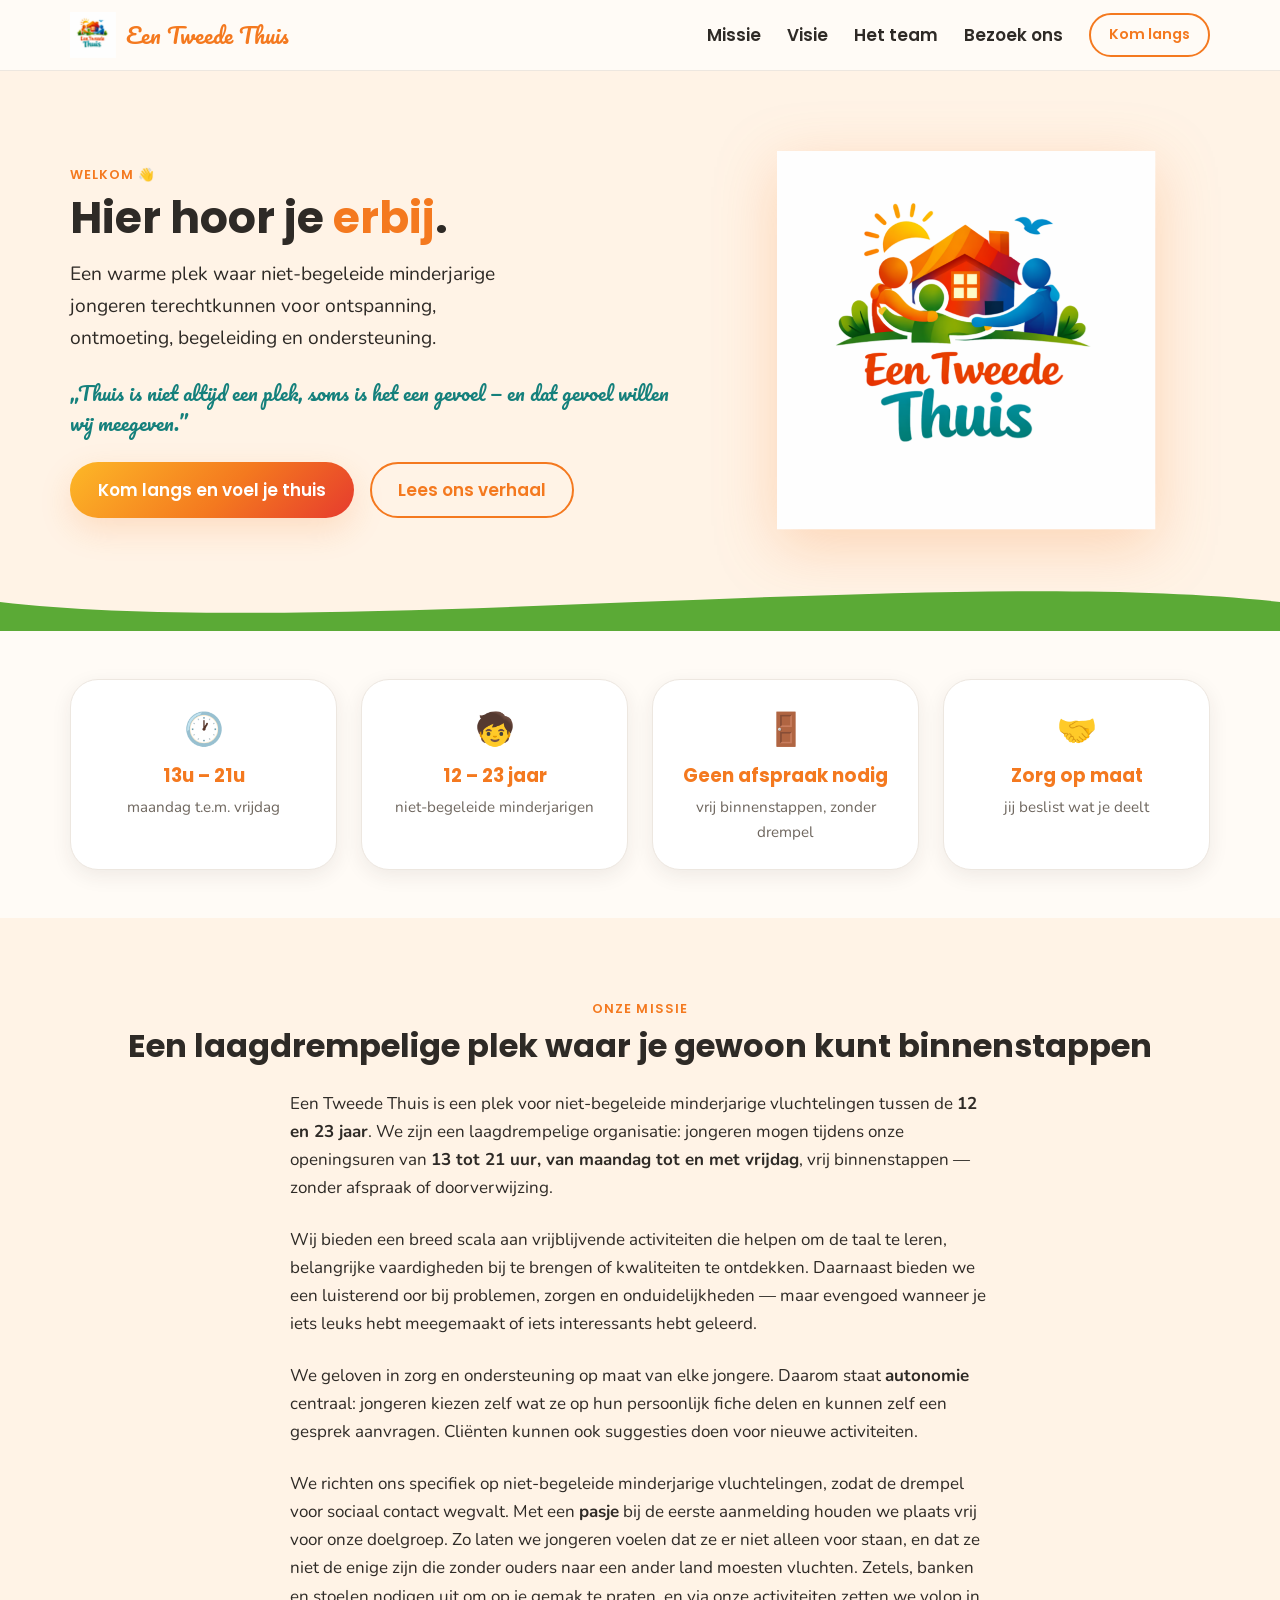
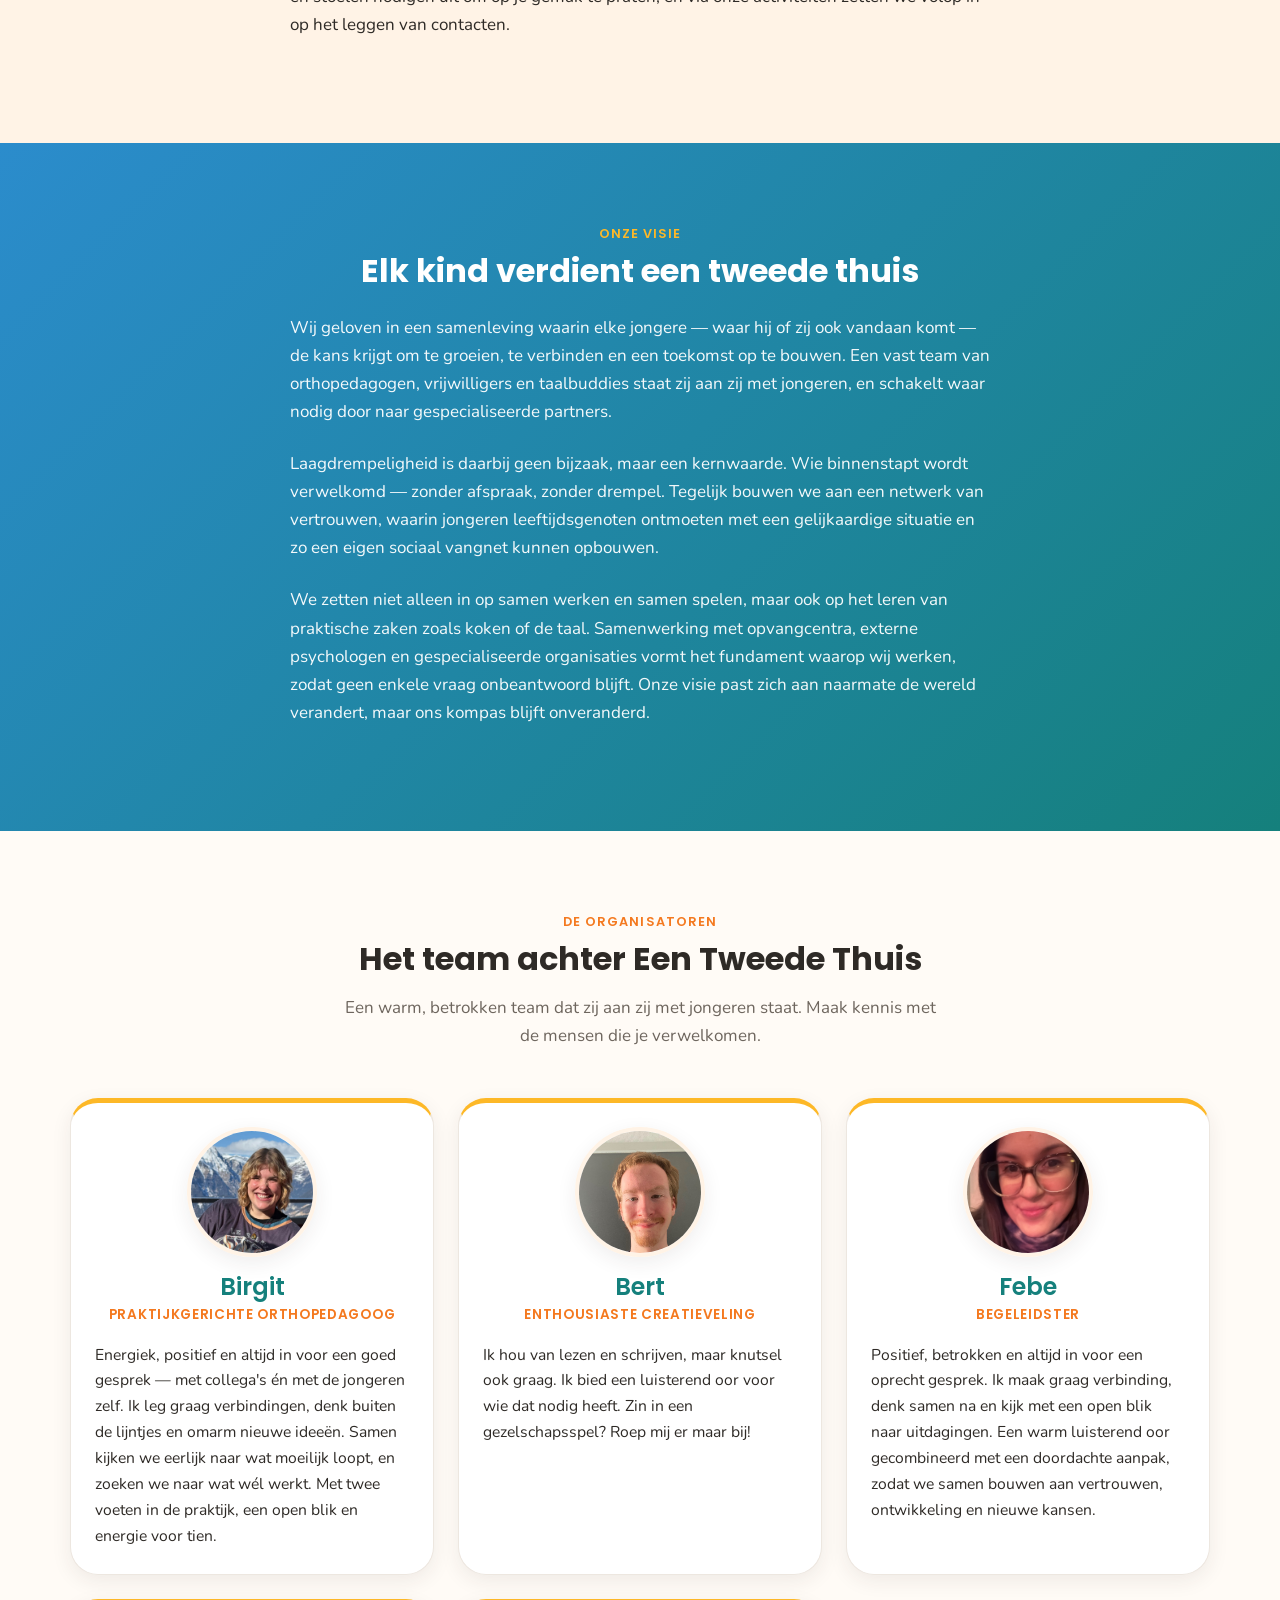
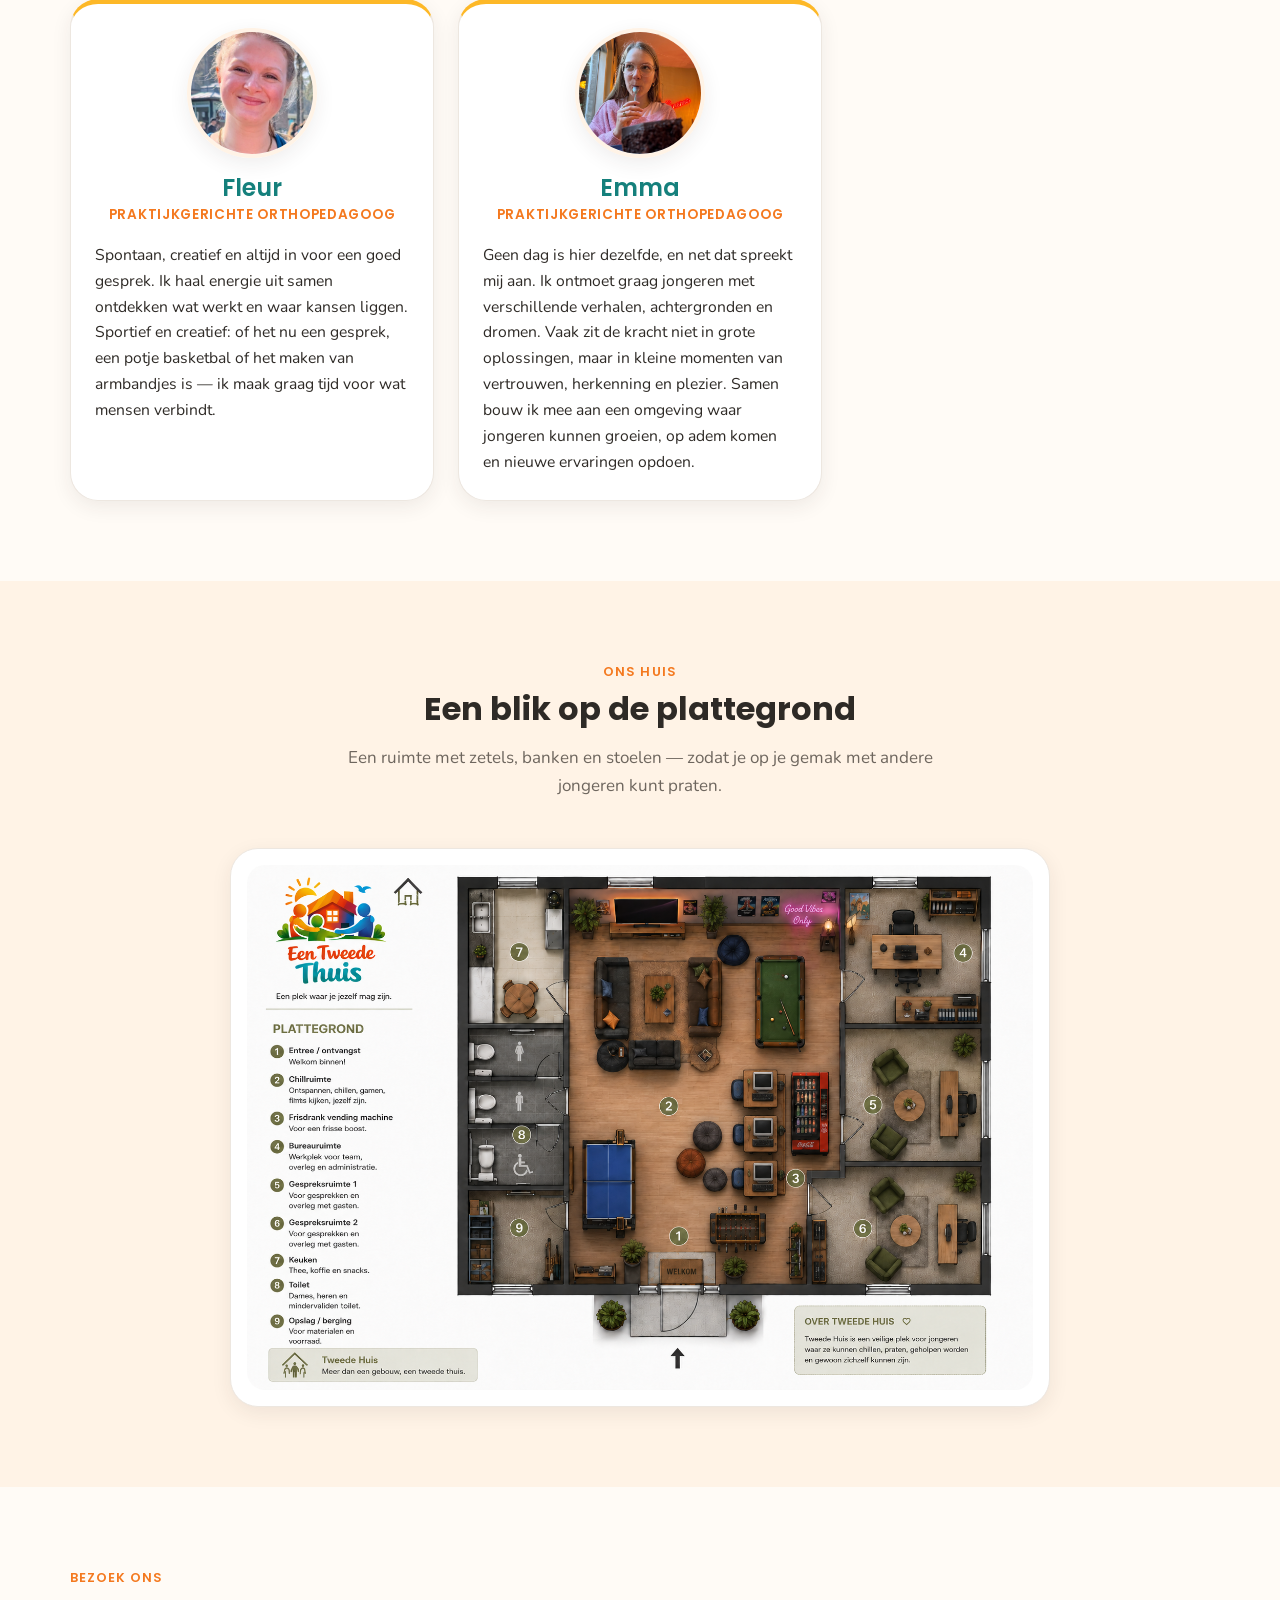
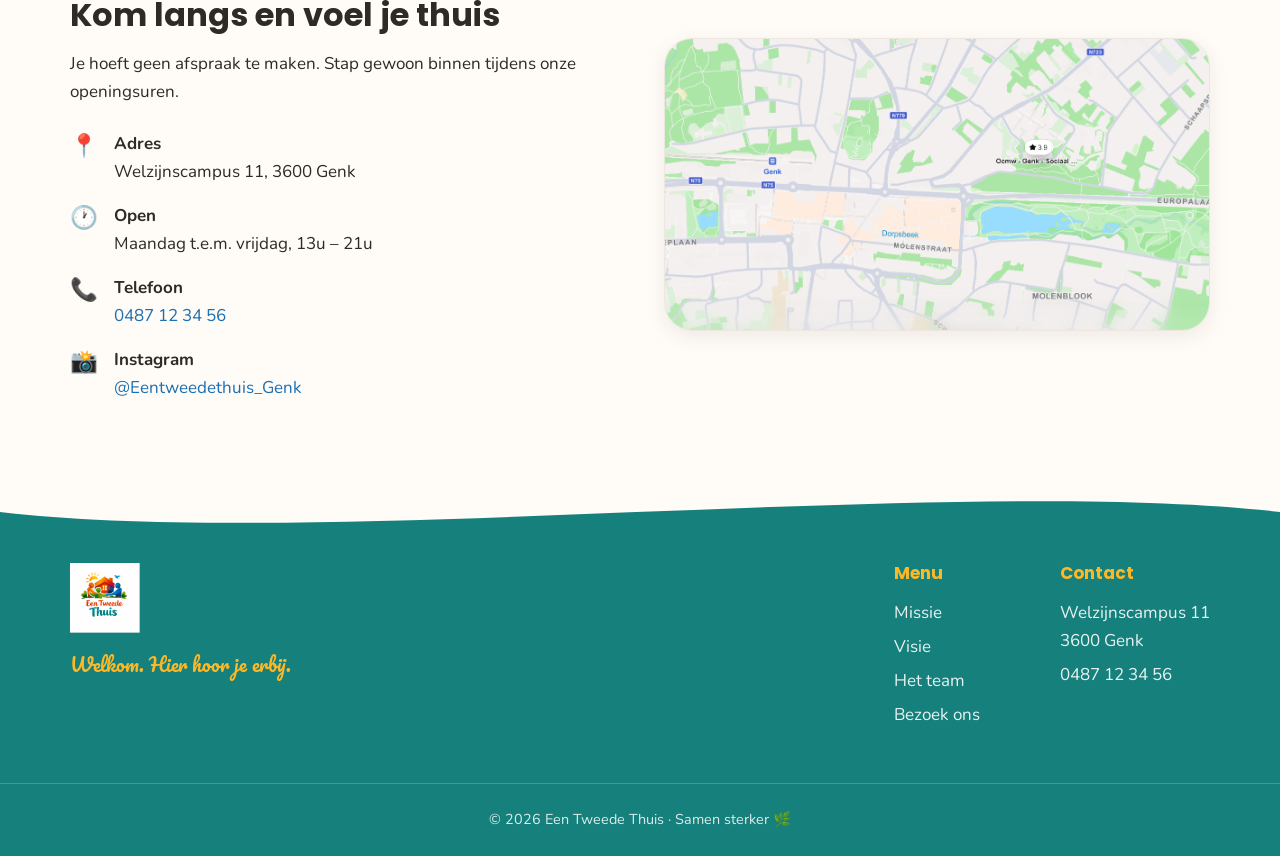
==== index.html @ 871e7728 "Initiële website Een Tweede Thuis Statische site in de huisstijl uit de styleguide: missie, visie, t" ====
<!DOCTYPE html>
<html lang="nl">
<head>
  <meta charset="UTF-8" />
  <meta name="viewport" content="width=device-width, initial-scale=1.0" />
  <title>Een Tweede Thuis — Een warme plek voor jongeren</title>
  <meta name="description" content="Een Tweede Thuis is een laagdrempelige plek in Genk voor niet-begeleide minderjarige vluchtelingen tussen 12 en 23 jaar. Welkom, gezien en geborgen." />

  <!-- Fonts -->
  <link rel="preconnect" href="https://fonts.googleapis.com" />
  <link rel="preconnect" href="https://fonts.gstatic.com" crossorigin />
  <link href="https://fonts.googleapis.com/css2?family=Pacifico&family=Poppins:wght@500;600;700&family=Nunito:wght@400;600;700&display=swap" rel="stylesheet" />

  <link rel="icon" type="image/png" href="assets/images/logo.png" />
  <link rel="stylesheet" href="assets/css/style.css" />
</head>
<body>

  <!-- ===== Header / Nav ===== -->
  <header class="site-header">
    <div class="container nav">
      <a class="brand" href="#top">
        <img src="assets/images/logo.png" alt="Logo Een Tweede Thuis" />
        <span class="brand-name">Een Tweede Thuis</span>
      </a>
      <nav class="nav-links" aria-label="Hoofdmenu">
        <a href="#missie">Missie</a>
        <a href="#visie">Visie</a>
        <a href="#team">Het team</a>
        <a href="#bezoek">Bezoek ons</a>
        <a class="btn-outline btn-sm" href="#bezoek">Kom langs</a>
      </nav>
      <button class="nav-toggle" aria-label="Menu openen" aria-expanded="false">
        <span></span><span></span><span></span>
      </button>
    </div>
  </header>

  <!-- ===== Hero ===== -->
  <section class="hero" id="top">
    <div class="container hero-inner">
      <div class="hero-text">
        <p class="eyebrow">Welkom 👋</p>
        <h1>Hier hoor je <span class="accent">erbij</span>.</h1>
        <p class="lead">
          Een warme plek waar niet-begeleide minderjarige jongeren terechtkunnen
          voor ontspanning, ontmoeting, begeleiding en ondersteuning.
        </p>
        <p class="hero-quote">
          „Thuis is niet altijd een plek, soms is het een gevoel — en dat gevoel willen wij meegeven.”
        </p>
        <div class="hero-actions">
          <a class="btn-primary" href="#bezoek">Kom langs en voel je thuis</a>
          <a class="btn-outline" href="#missie">Lees ons verhaal</a>
        </div>
      </div>
      <div class="hero-logo">
        <img src="assets/images/logo.png" alt="Een Tweede Thuis logo" />
      </div>
    </div>
    <svg class="wave" viewBox="0 0 1440 80" preserveAspectRatio="none" aria-hidden="true">
      <path d="M0,40 C360,90 1080,-10 1440,40 L1440,80 L0,80 Z" fill="#5BAA36" />
    </svg>
  </section>

  <!-- ===== Snelle feiten ===== -->
  <section class="facts">
    <div class="container facts-grid">
      <div class="fact card">
        <span class="fact-icon">🕐</span>
        <strong>13u – 21u</strong>
        <span>maandag t.e.m. vrijdag</span>
      </div>
      <div class="fact card">
        <span class="fact-icon">🧒</span>
        <strong>12 – 23 jaar</strong>
        <span>niet-begeleide minderjarigen</span>
      </div>
      <div class="fact card">
        <span class="fact-icon">🚪</span>
        <strong>Geen afspraak nodig</strong>
        <span>vrij binnenstappen, zonder drempel</span>
      </div>
      <div class="fact card">
        <span class="fact-icon">🤝</span>
        <strong>Zorg op maat</strong>
        <span>jij beslist wat je deelt</span>
      </div>
    </div>
  </section>

  <!-- ===== Missie ===== -->
  <section class="section section-surface" id="missie">
    <div class="container">
      <p class="eyebrow center">Onze missie</p>
      <h2 class="center">Een laagdrempelige plek waar je gewoon kunt binnenstappen</h2>
      <div class="prose">
        <p>
          Een Tweede Thuis is een plek voor niet-begeleide minderjarige vluchtelingen
          tussen de <strong>12 en 23 jaar</strong>. We zijn een laagdrempelige organisatie:
          jongeren mogen tijdens onze openingsuren van <strong>13 tot 21 uur, van maandag tot en met vrijdag</strong>,
          vrij binnenstappen — zonder afspraak of doorverwijzing.
        </p>
        <p>
          Wij bieden een breed scala aan vrijblijvende activiteiten die helpen om de taal te leren,
          belangrijke vaardigheden bij te brengen of kwaliteiten te ontdekken. Daarnaast bieden we
          een luisterend oor bij problemen, zorgen en onduidelijkheden — maar evengoed wanneer je
          iets leuks hebt meegemaakt of iets interessants hebt geleerd.
        </p>
        <p>
          We geloven in zorg en ondersteuning op maat van elke jongere. Daarom staat
          <strong>autonomie</strong> centraal: jongeren kiezen zelf wat ze op hun persoonlijk fiche delen
          en kunnen zelf een gesprek aanvragen. Cliënten kunnen ook suggesties doen voor nieuwe activiteiten.
        </p>
        <p>
          We richten ons specifiek op niet-begeleide minderjarige vluchtelingen, zodat de drempel voor
          sociaal contact wegvalt. Met een <strong>pasje</strong> bij de eerste aanmelding houden we plaats vrij
          voor onze doelgroep. Zo laten we jongeren voelen dat ze er niet alleen voor staan, en dat ze
          niet de enige zijn die zonder ouders naar een ander land moesten vluchten. Zetels, banken en
          stoelen nodigen uit om op je gemak te praten, en via onze activiteiten zetten we volop in op
          het leggen van contacten.
        </p>
      </div>
    </div>
  </section>

  <!-- ===== Visie ===== -->
  <section class="section section-thuis" id="visie">
    <div class="container">
      <p class="eyebrow center light">Onze visie</p>
      <h2 class="center light">Elk kind verdient een tweede thuis</h2>
      <div class="prose light">
        <p>
          Wij geloven in een samenleving waarin elke jongere — waar hij of zij ook vandaan komt —
          de kans krijgt om te groeien, te verbinden en een toekomst op te bouwen. Een vast team van
          orthopedagogen, vrijwilligers en taalbuddies staat zij aan zij met jongeren, en schakelt
          waar nodig door naar gespecialiseerde partners.
        </p>
        <p>
          Laagdrempeligheid is daarbij geen bijzaak, maar een kernwaarde. Wie binnenstapt wordt
          verwelkomd — zonder afspraak, zonder drempel. Tegelijk bouwen we aan een netwerk van vertrouwen,
          waarin jongeren leeftijdsgenoten ontmoeten met een gelijkaardige situatie en zo een eigen
          sociaal vangnet kunnen opbouwen.
        </p>
        <p>
          We zetten niet alleen in op samen werken en samen spelen, maar ook op het leren van praktische
          zaken zoals koken of de taal. Samenwerking met opvangcentra, externe psychologen en
          gespecialiseerde organisaties vormt het fundament waarop wij werken, zodat geen enkele vraag
          onbeantwoord blijft. Onze visie past zich aan naarmate de wereld verandert, maar ons kompas
          blijft onveranderd.
        </p>
      </div>
    </div>
  </section>

  <!-- ===== Team ===== -->
  <section class="section" id="team">
    <div class="container">
      <p class="eyebrow center">De organisatoren</p>
      <h2 class="center">Het team achter Een Tweede Thuis</h2>
      <p class="section-intro center">
        Een warm, betrokken team dat zij aan zij met jongeren staat. Maak kennis met de mensen die je
        verwelkomen.
      </p>

      <div class="team-grid">
        <article class="card card-accent member">
          <img src="assets/images/team-birgit.jpg" alt="Foto van Birgit" loading="lazy" />
          <h3>Birgit</h3>
          <p class="role">Praktijkgerichte orthopedagoog</p>
          <p>
            Energiek, positief en altijd in voor een goed gesprek — met collega's én met de jongeren zelf.
            Ik leg graag verbindingen, denk buiten de lijntjes en omarm nieuwe ideeën. Samen kijken we
            eerlijk naar wat moeilijk loopt, en zoeken we naar wat wél werkt. Met twee voeten in de praktijk,
            een open blik en energie voor tien.
          </p>
        </article>

        <article class="card card-accent member">
          <img src="assets/images/team-bert.jpeg" alt="Foto van Bert" loading="lazy" />
          <h3>Bert</h3>
          <p class="role">Enthousiaste creatieveling</p>
          <p>
            Ik hou van lezen en schrijven, maar knutsel ook graag. Ik bied een luisterend oor voor wie dat
            nodig heeft. Zin in een gezelschapsspel? Roep mij er maar bij!
          </p>
        </article>

        <article class="card card-accent member">
          <img src="assets/images/team-febe.jpg" alt="Foto van Febe" loading="lazy" />
          <h3>Febe</h3>
          <p class="role">Begeleidster</p>
          <p>
            Positief, betrokken en altijd in voor een oprecht gesprek. Ik maak graag verbinding, denk samen
            na en kijk met een open blik naar uitdagingen. Een warm luisterend oor gecombineerd met een
            doordachte aanpak, zodat we samen bouwen aan vertrouwen, ontwikkeling en nieuwe kansen.
          </p>
        </article>

        <article class="card card-accent member">
          <img src="assets/images/team-fleur.jpg" alt="Foto van Fleur" loading="lazy" style="object-position: center center;" />
          <h3>Fleur</h3>
          <p class="role">Praktijkgerichte orthopedagoog</p>
          <p>
            Spontaan, creatief en altijd in voor een goed gesprek. Ik haal energie uit samen ontdekken wat
            werkt en waar kansen liggen. Sportief en creatief: of het nu een gesprek, een potje basketbal of
            het maken van armbandjes is — ik maak graag tijd voor wat mensen verbindt.
          </p>
        </article>

        <article class="card card-accent member">
          <img src="assets/images/team-emma.jpeg" alt="Foto van Emma" loading="lazy" />
          <h3>Emma</h3>
          <p class="role">Praktijkgerichte orthopedagoog</p>
          <p>
            Geen dag is hier dezelfde, en net dat spreekt mij aan. Ik ontmoet graag jongeren met
            verschillende verhalen, achtergronden en dromen. Vaak zit de kracht niet in grote oplossingen,
            maar in kleine momenten van vertrouwen, herkenning en plezier. Samen bouw ik mee aan een omgeving
            waar jongeren kunnen groeien, op adem komen en nieuwe ervaringen opdoen.
          </p>
        </article>
      </div>
    </div>
  </section>

  <!-- ===== Plattegrond ===== -->
  <section class="section section-surface" id="plattegrond">
    <div class="container">
      <p class="eyebrow center">Ons huis</p>
      <h2 class="center">Een blik op de plattegrond</h2>
      <p class="section-intro center">
        Een ruimte met zetels, banken en stoelen — zodat je op je gemak met andere jongeren kunt praten.
      </p>
      <figure class="floorplan">
        <button type="button" class="floorplan-trigger" data-lightbox="assets/images/plattegrond.png" aria-label="Plattegrond vergroten">
          <img src="assets/images/plattegrond.png" alt="Plattegrond van Een Tweede Thuis" loading="lazy" />
          <span class="zoom-hint">🔍 Klik om te vergroten</span>
        </button>
      </figure>
    </div>
  </section>

  <!-- ===== Bezoek / Locatie ===== -->
  <section class="section" id="bezoek">
    <div class="container visit-grid">
      <div class="visit-info">
        <p class="eyebrow">Bezoek ons</p>
        <h2>Kom langs en voel je thuis</h2>
        <p>Je hoeft geen afspraak te maken. Stap gewoon binnen tijdens onze openingsuren.</p>
        <ul class="contact-list">
          <li>
            <span class="ci">📍</span>
            <div><strong>Adres</strong><br />Welzijnscampus 11, 3600 Genk</div>
          </li>
          <li>
            <span class="ci">🕐</span>
            <div><strong>Open</strong><br />Maandag t.e.m. vrijdag, 13u – 21u</div>
          </li>
          <li>
            <span class="ci">📞</span>
            <div><strong>Telefoon</strong><br /><a href="tel:+32487123456">0487 12 34 56</a></div>
          </li>
          <li>
            <span class="ci">📸</span>
            <div><strong>Instagram</strong><br /><a href="https://instagram.com/eentweedethuis" target="_blank" rel="noopener">@Eentweedethuis_Genk</a></div>
          </li>
        </ul>
      </div>
      <figure class="visit-map">
        <button type="button" class="floorplan-trigger" data-lightbox="assets/images/locatie.png" aria-label="Kaart vergroten">
          <img src="assets/images/locatie.png" alt="Kaart met de locatie van Een Tweede Thuis in Genk" loading="lazy" />
          <span class="zoom-hint">🔍 Klik om te vergroten</span>
        </button>
      </figure>
    </div>
  </section>

  <!-- ===== Lightbox ===== -->
  <div class="lightbox" id="lightbox" aria-hidden="true" role="dialog" aria-modal="true" aria-label="Vergrote afbeelding">
    <button type="button" class="lightbox-close" aria-label="Sluiten">&times;</button>
    <img class="lightbox-img" src="" alt="" />
  </div>

  <!-- ===== Footer ===== -->
  <footer class="site-footer">
    <svg class="wave wave-top" viewBox="0 0 1440 80" preserveAspectRatio="none" aria-hidden="true">
      <path d="M0,40 C360,90 1080,-10 1440,40 L1440,0 L0,0 Z" fill="#FFFBF6" />
    </svg>
    <div class="container footer-inner">
      <div class="footer-brand">
        <img src="assets/images/logo.png" alt="Een Tweede Thuis logo" />
        <p>Welkom. Hier hoor je erbij.</p>
      </div>
      <div class="footer-cols">
        <div>
          <h4>Menu</h4>
          <a href="#missie">Missie</a>
          <a href="#visie">Visie</a>
          <a href="#team">Het team</a>
          <a href="#bezoek">Bezoek ons</a>
        </div>
        <div>
          <h4>Contact</h4>
          <p>Welzijnscampus 11<br />3600 Genk</p>
          <p><a href="tel:+32487123456">0487 12 34 56</a></p>
        </div>
      </div>
    </div>
    <div class="footer-bottom">
      <div class="container">
        <p>© <span id="year"></span> Een Tweede Thuis · Samen sterker 🌿</p>
      </div>
    </div>
  </footer>

  <script>
    // Footer year
    document.getElementById('year').textContent = new Date().getFullYear();
    // Mobile nav toggle
    const toggle = document.querySelector('.nav-toggle');
    const links = document.querySelector('.nav-links');
    toggle.addEventListener('click', () => {
      const open = links.classList.toggle('open');
      toggle.setAttribute('aria-expanded', open);
    });
    links.querySelectorAll('a').forEach(a =>
      a.addEventListener('click', () => links.classList.remove('open'))
    );

    // Lightbox (plattegrond)
    const lightbox = document.getElementById('lightbox');
    const lightboxImg = lightbox.querySelector('.lightbox-img');
    const lightboxClose = lightbox.querySelector('.lightbox-close');

    function openLightbox(src, alt) {
      lightboxImg.src = src;
      lightboxImg.alt = alt || '';
      lightbox.classList.add('open');
      lightbox.setAttribute('aria-hidden', 'false');
      document.body.style.overflow = 'hidden';
      lightboxClose.focus();
    }
    function closeLightbox() {
      lightbox.classList.remove('open');
      lightbox.setAttribute('aria-hidden', 'true');
      document.body.style.overflow = '';
    }

    document.querySelectorAll('[data-lightbox]').forEach(trigger => {
      trigger.addEventListener('click', () => {
        const img = trigger.querySelector('img');
        openLightbox(trigger.dataset.lightbox, img ? img.alt : '');
      });
    });
    lightboxClose.addEventListener('click', closeLightbox);
    lightbox.addEventListener('click', e => { if (e.target === lightbox) closeLightbox(); });
    document.addEventListener('keydown', e => {
      if (e.key === 'Escape' && lightbox.classList.contains('open')) closeLightbox();
    });
  </script>
</body>
</html>
---- assets/css/style.css ----
/* ===================================================================
   Een Tweede Thuis — stylesheet
   Afgeleid van de officiële styleguide
   =================================================================== */

:root {
  /* Primair */
  --color-primary:        #F4791F;
  --color-primary-dark:   #E63B2E;
  --color-secondary:      #15807C;

  /* Accenten */
  --color-sun:    #FDB827;
  --color-grass:  #5BAA36;
  --color-sky:    #2B8CCC;
  --color-deep:   #1B6FB3;

  /* Neutralen */
  --color-bg:           #FFFBF6;
  --color-surface:      #FFF3E6;
  --color-border:       #EDE7E0;
  --color-text:         #2E2A26;
  --color-text-muted:   #6E665E;

  /* Verlopen */
  --gradient-warm:  linear-gradient(135deg, #FDB827 0%, #F4791F 55%, #E63B2E 100%);
  --gradient-thuis: linear-gradient(135deg, #2B8CCC 0%, #15807C 100%);

  /* Typografie */
  --font-display: 'Pacifico', cursive;
  --font-heading: 'Poppins', sans-serif;
  --font-body:    'Nunito', sans-serif;

  /* Vorm & ruimte */
  --radius-sm:  10px;
  --radius-md:  18px;
  --radius-lg:  28px;
  --radius-pill: 999px;

  --shadow-soft: 0 6px 20px rgba(46, 42, 38, 0.08);
  --shadow-lift: 0 12px 32px rgba(244, 121, 31, 0.18);

  --space-xs: 8px;
  --space-sm: 16px;
  --space-md: 24px;
  --space-lg: 48px;
  --space-xl: 80px;
}

/* ---------- Reset / basis ---------- */
* { box-sizing: border-box; margin: 0; padding: 0; }

html { scroll-behavior: smooth; scroll-padding-top: 90px; }

body {
  font-family: var(--font-body);
  font-size: 1.0625rem;
  line-height: 1.65;
  color: var(--color-text);
  background: var(--color-bg);
  -webkit-font-smoothing: antialiased;
}

img { max-width: 100%; display: block; }

a { color: var(--color-deep); text-decoration: none; }
a:hover { text-decoration: underline; }

.container {
  width: min(1140px, 90%);
  margin-inline: auto;
}

h1, h2, h3, h4 {
  font-family: var(--font-heading);
  line-height: 1.2;
  color: var(--color-text);
}

h1 { font-size: clamp(2.25rem, 5vw, 2.75rem); font-weight: 700; line-height: 1.15; }
h2 { font-size: clamp(1.6rem, 4vw, 2rem); font-weight: 700; }
h3 { font-size: 1.5rem; font-weight: 600; }

.eyebrow {
  font-family: var(--font-heading);
  font-weight: 600;
  text-transform: uppercase;
  letter-spacing: 0.08em;
  font-size: 0.8rem;
  color: var(--color-primary);
  margin-bottom: var(--space-xs);
}
.eyebrow.center { text-align: center; }
.eyebrow.light  { color: var(--color-sun); }
.center { text-align: center; }
.light  { color: #fff; }

/* ---------- Buttons ---------- */
.btn-primary,
.btn-secondary,
.btn-outline {
  display: inline-block;
  font-family: var(--font-heading);
  font-weight: 600;
  border-radius: var(--radius-pill);
  cursor: pointer;
  transition: transform .15s ease, filter .15s ease, background .15s ease, color .15s ease;
}

.btn-primary {
  background: var(--gradient-warm);
  color: #fff;
  padding: 14px 28px;
  box-shadow: var(--shadow-lift);
  border: none;
}
.btn-primary:hover { filter: brightness(0.96); transform: translateY(-2px); text-decoration: none; }

.btn-secondary {
  background: var(--color-secondary);
  color: #fff;
  padding: 14px 28px;
}
.btn-secondary:hover { filter: brightness(1.05); text-decoration: none; }

.btn-outline {
  background: transparent;
  color: var(--color-primary);
  border: 2px solid var(--color-primary);
  padding: 12px 26px;
}
.btn-outline:hover { background: var(--color-primary); color: #fff; text-decoration: none; }

.btn-sm { padding: 8px 18px; font-size: 0.9rem; }

/* ---------- Header / Nav ---------- */
.site-header {
  position: sticky;
  top: 0;
  z-index: 100;
  background: rgba(255, 251, 246, 0.92);
  backdrop-filter: blur(8px);
  border-bottom: 1px solid var(--color-border);
}
.nav {
  display: flex;
  align-items: center;
  justify-content: space-between;
  padding: 12px 0;
}
.brand { display: flex; align-items: center; gap: 10px; }
.brand:hover { text-decoration: none; }
.brand img { height: 46px; width: auto; }
.brand-name {
  font-family: var(--font-display);
  font-size: 1.4rem;
  color: var(--color-primary);
}
.nav-links { display: flex; align-items: center; gap: 26px; }
.nav-links a {
  font-family: var(--font-heading);
  font-weight: 600;
  color: var(--color-text);
}
.nav-links a:hover { color: var(--color-primary); text-decoration: none; }
.nav-links a.btn-outline { color: var(--color-primary); }
.nav-links a.btn-outline:hover { color: #fff; }

.nav-toggle {
  display: none;
  flex-direction: column;
  gap: 5px;
  background: none;
  border: none;
  cursor: pointer;
  padding: 6px;
}
.nav-toggle span {
  width: 26px; height: 3px;
  background: var(--color-primary);
  border-radius: 3px;
}

/* ---------- Hero ---------- */
.hero {
  position: relative;
  background: var(--color-surface);
  padding: var(--space-xl) 0 calc(var(--space-xl) + 20px);
  overflow: hidden;
}
.hero-inner {
  display: grid;
  grid-template-columns: 1.25fr 1fr;
  gap: var(--space-lg);
  align-items: center;
}
.hero h1 { margin-bottom: var(--space-sm); }
.hero h1 .accent { color: var(--color-primary); }
.lead { font-size: 1.2rem; color: var(--color-text); margin-bottom: var(--space-md); max-width: 38ch; }
.hero-quote {
  font-family: var(--font-display);
  font-size: 1.25rem;
  color: var(--color-secondary);
  line-height: 1.5;
  margin-bottom: var(--space-md);
}
.hero-actions { display: flex; flex-wrap: wrap; gap: var(--space-sm); }
.hero-logo img {
  width: min(380px, 100%);
  margin-inline: auto;
  filter: drop-shadow(0 16px 30px rgba(244,121,31,0.25));
}

/* Golf-/heuvelvorm */
.wave {
  display: block;
  width: 100%;
  height: 60px;
  position: absolute;
  bottom: -1px; left: 0;
}

/* ---------- Snelle feiten ---------- */
.facts { background: var(--color-bg); padding: var(--space-lg) 0; }
.facts-grid {
  display: grid;
  grid-template-columns: repeat(4, 1fr);
  gap: var(--space-md);
}
.fact {
  display: flex;
  flex-direction: column;
  align-items: center;
  text-align: center;
  gap: 4px;
}
.fact-icon { font-size: 2rem; }
.fact strong { font-family: var(--font-heading); font-size: 1.15rem; color: var(--color-primary); }
.fact span:last-child { color: var(--color-text-muted); font-size: 0.95rem; }

/* ---------- Secties ---------- */
.section { padding: var(--space-xl) 0; }
.section-surface { background: var(--color-surface); }
.section-thuis { background: var(--gradient-thuis); }

.section-intro {
  max-width: 60ch;
  margin: var(--space-sm) auto var(--space-lg);
  color: var(--color-text-muted);
}
.section-thuis .section-intro { color: rgba(255,255,255,0.85); }

.prose {
  max-width: 70ch;
  margin: var(--space-md) auto 0;
}
.prose p { margin-bottom: var(--space-md); }
.prose.light p { color: rgba(255,255,255,0.95); }
.prose.light strong { color: var(--color-sun); }

h2.center { margin-bottom: var(--space-xs); }

/* ---------- Cards ---------- */
.card {
  background: #fff;
  border-radius: var(--radius-lg);
  padding: var(--space-md);
  box-shadow: var(--shadow-soft);
  border: 1px solid var(--color-border);
}
.card-accent { border-top: 5px solid var(--color-sun); }

/* ---------- Team ---------- */
.team-grid {
  display: grid;
  grid-template-columns: repeat(3, 1fr);
  gap: var(--space-md);
  margin-top: var(--space-sm);
}
.member { display: flex; flex-direction: column; text-align: center; }
.member img {
  width: 130px;
  height: 130px;
  object-fit: cover;
  object-position: center top;
  border-radius: var(--radius-pill);
  margin: 0 auto var(--space-sm);
  border: 4px solid var(--color-surface);
  box-shadow: var(--shadow-soft);
}
.member h3 { color: var(--color-secondary); margin-bottom: 2px; }
.member .role {
  font-family: var(--font-heading);
  font-weight: 600;
  font-size: 0.85rem;
  text-transform: uppercase;
  letter-spacing: 0.05em;
  color: var(--color-primary);
  margin-bottom: var(--space-sm);
}
.member p:last-child { color: var(--color-text); font-size: 0.98rem; text-align: left; }

/* ---------- Plattegrond ---------- */
.floorplan {
  max-width: 820px;
  margin: 0 auto;
  background: #fff;
  padding: var(--space-sm);
  border-radius: var(--radius-lg);
  box-shadow: var(--shadow-soft);
  border: 1px solid var(--color-border);
}
.floorplan img { border-radius: var(--radius-md); }

.floorplan-trigger {
  display: block;
  width: 100%;
  padding: 0;
  border: none;
  background: none;
  cursor: zoom-in;
  position: relative;
  border-radius: var(--radius-md);
  overflow: hidden;
}
.floorplan-trigger img { transition: transform .4s ease; }
.floorplan-trigger:hover img { transform: scale(1.03); }
.zoom-hint {
  position: absolute;
  bottom: 12px;
  right: 12px;
  background: rgba(46, 42, 38, 0.72);
  color: #fff;
  font-family: var(--font-heading);
  font-weight: 600;
  font-size: 0.85rem;
  padding: 6px 14px;
  border-radius: var(--radius-pill);
  opacity: 0;
  transition: opacity .25s ease;
  pointer-events: none;
}
.floorplan-trigger:hover .zoom-hint,
.floorplan-trigger:focus-visible .zoom-hint { opacity: 1; }

/* ---------- Lightbox ---------- */
.lightbox {
  position: fixed;
  inset: 0;
  z-index: 1000;
  display: flex;
  align-items: center;
  justify-content: center;
  padding: var(--space-md);
  background: rgba(46, 42, 38, 0);
  visibility: hidden;
  transition: background .4s ease, visibility 0s linear .4s;
}
.lightbox.open {
  visibility: visible;
  background: rgba(46, 42, 38, 0.88);
  transition: background .4s ease;
}
.lightbox-img {
  max-width: 94vw;
  max-height: 90vh;
  border-radius: var(--radius-md);
  box-shadow: 0 20px 60px rgba(0, 0, 0, 0.5);
  transform: scale(0.2);
  opacity: 0;
  transition: transform .45s cubic-bezier(.2, .7, .3, 1), opacity .45s ease;
}
.lightbox.open .lightbox-img {
  transform: scale(1);
  opacity: 1;
}
.lightbox-close {
  position: fixed;
  top: 20px;
  right: 24px;
  width: 52px;
  height: 52px;
  border-radius: var(--radius-pill);
  border: none;
  background: rgba(255, 255, 255, 0.92);
  color: var(--color-text);
  font-size: 2rem;
  line-height: 1;
  cursor: pointer;
  display: flex;
  align-items: center;
  justify-content: center;
  box-shadow: var(--shadow-soft);
  transition: background .2s ease, transform .2s ease;
}
.lightbox-close:hover {
  background: #fff;
  color: var(--color-primary-dark);
  transform: rotate(90deg);
}

/* ---------- Bezoek / Locatie ---------- */
.visit-grid {
  display: grid;
  grid-template-columns: 1fr 1fr;
  gap: var(--space-lg);
  align-items: center;
}
.visit-info h2 { margin-bottom: var(--space-sm); }
.contact-list { list-style: none; margin-top: var(--space-md); display: grid; gap: var(--space-sm); }
.contact-list li { display: flex; gap: var(--space-sm); align-items: flex-start; }
.contact-list .ci { font-size: 1.4rem; line-height: 1.4; }
.visit-map {
  border-radius: var(--radius-lg);
  overflow: hidden;
  box-shadow: var(--shadow-soft);
  border: 1px solid var(--color-border);
}

/* ---------- Footer ---------- */
.site-footer {
  position: relative;
  background: var(--color-secondary);
  color: #fff;
  padding-top: var(--space-xl);
}
.site-footer .wave-top { top: -1px; bottom: auto; }
.footer-inner {
  display: flex;
  flex-wrap: wrap;
  justify-content: space-between;
  gap: var(--space-lg);
  padding-bottom: var(--space-lg);
}
.footer-brand img { height: 70px; margin-bottom: var(--space-sm); }
.footer-brand p { font-family: var(--font-display); font-size: 1.2rem; color: var(--color-sun); }
.footer-cols { display: flex; gap: var(--space-xl); flex-wrap: wrap; }
.footer-cols h4 { font-family: var(--font-heading); margin-bottom: var(--space-sm); color: var(--color-sun); }
.footer-cols a { display: block; color: #fff; opacity: 0.9; margin-bottom: 6px; }
.footer-cols a:hover { opacity: 1; }
.footer-cols p { color: rgba(255,255,255,0.9); margin-bottom: 6px; }
.footer-cols a, .footer-bottom a { color: #fff; }
.footer-bottom {
  border-top: 1px solid rgba(255,255,255,0.2);
  padding: var(--space-md) 0;
  text-align: center;
  font-size: 0.9rem;
  color: rgba(255,255,255,0.85);
}

/* ---------- Responsive ---------- */
@media (max-width: 900px) {
  .team-grid { grid-template-columns: repeat(2, 1fr); }
  .facts-grid { grid-template-columns: repeat(2, 1fr); }
}

@media (max-width: 760px) {
  .nav-links {
    position: absolute;
    top: 100%; left: 0; right: 0;
    flex-direction: column;
    align-items: stretch;
    gap: 0;
    background: var(--color-bg);
    border-bottom: 1px solid var(--color-border);
    padding: var(--space-sm);
    display: none;
  }
  .nav-links.open { display: flex; }
  .nav-links a { padding: 10px 6px; }
  .nav-toggle { display: flex; }

  .hero-inner { grid-template-columns: 1fr; text-align: center; }
  .hero-text .lead, .hero-actions { margin-inline: auto; }
  .hero-actions { justify-content: center; }
  .hero-logo { order: -1; }
  .hero-logo img { width: 220px; }

  .visit-grid { grid-template-columns: 1fr; }
}

@media (max-width: 540px) {
  .team-grid, .facts-grid { grid-template-columns: 1fr; }
}
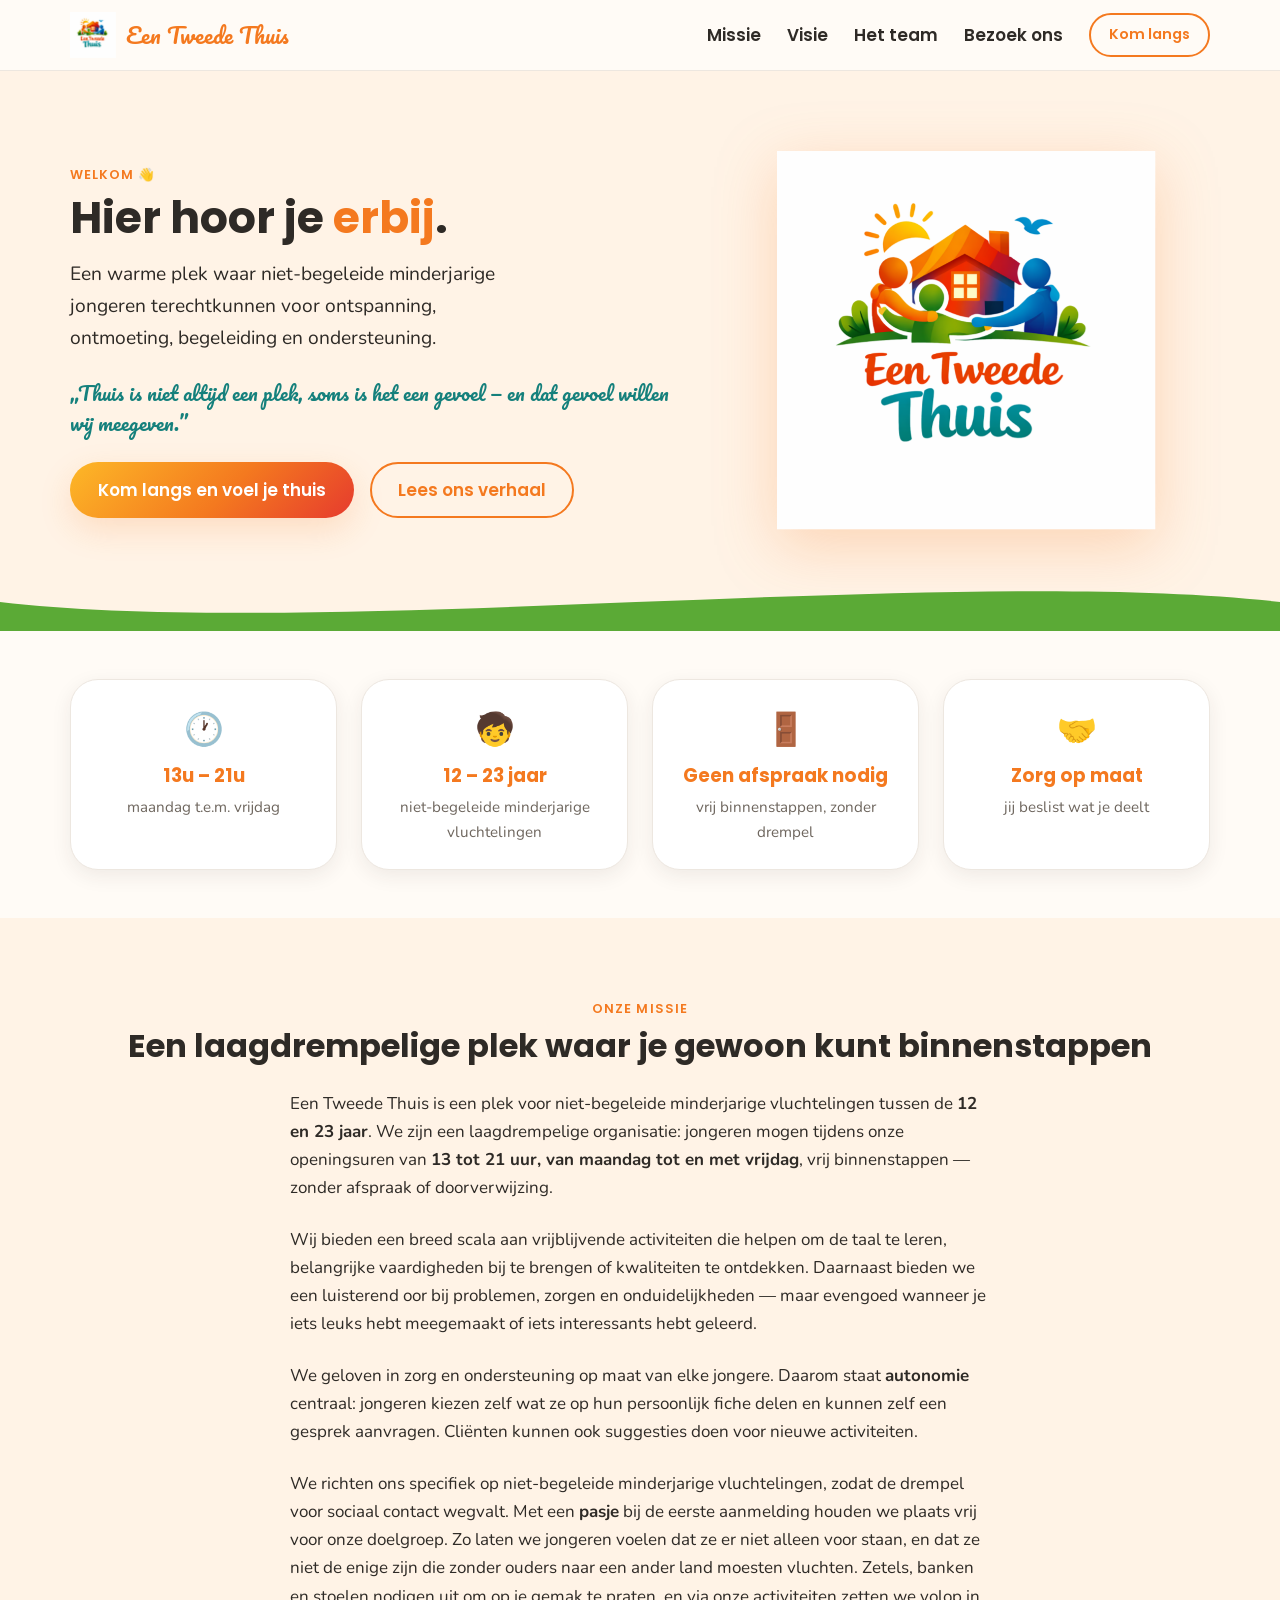
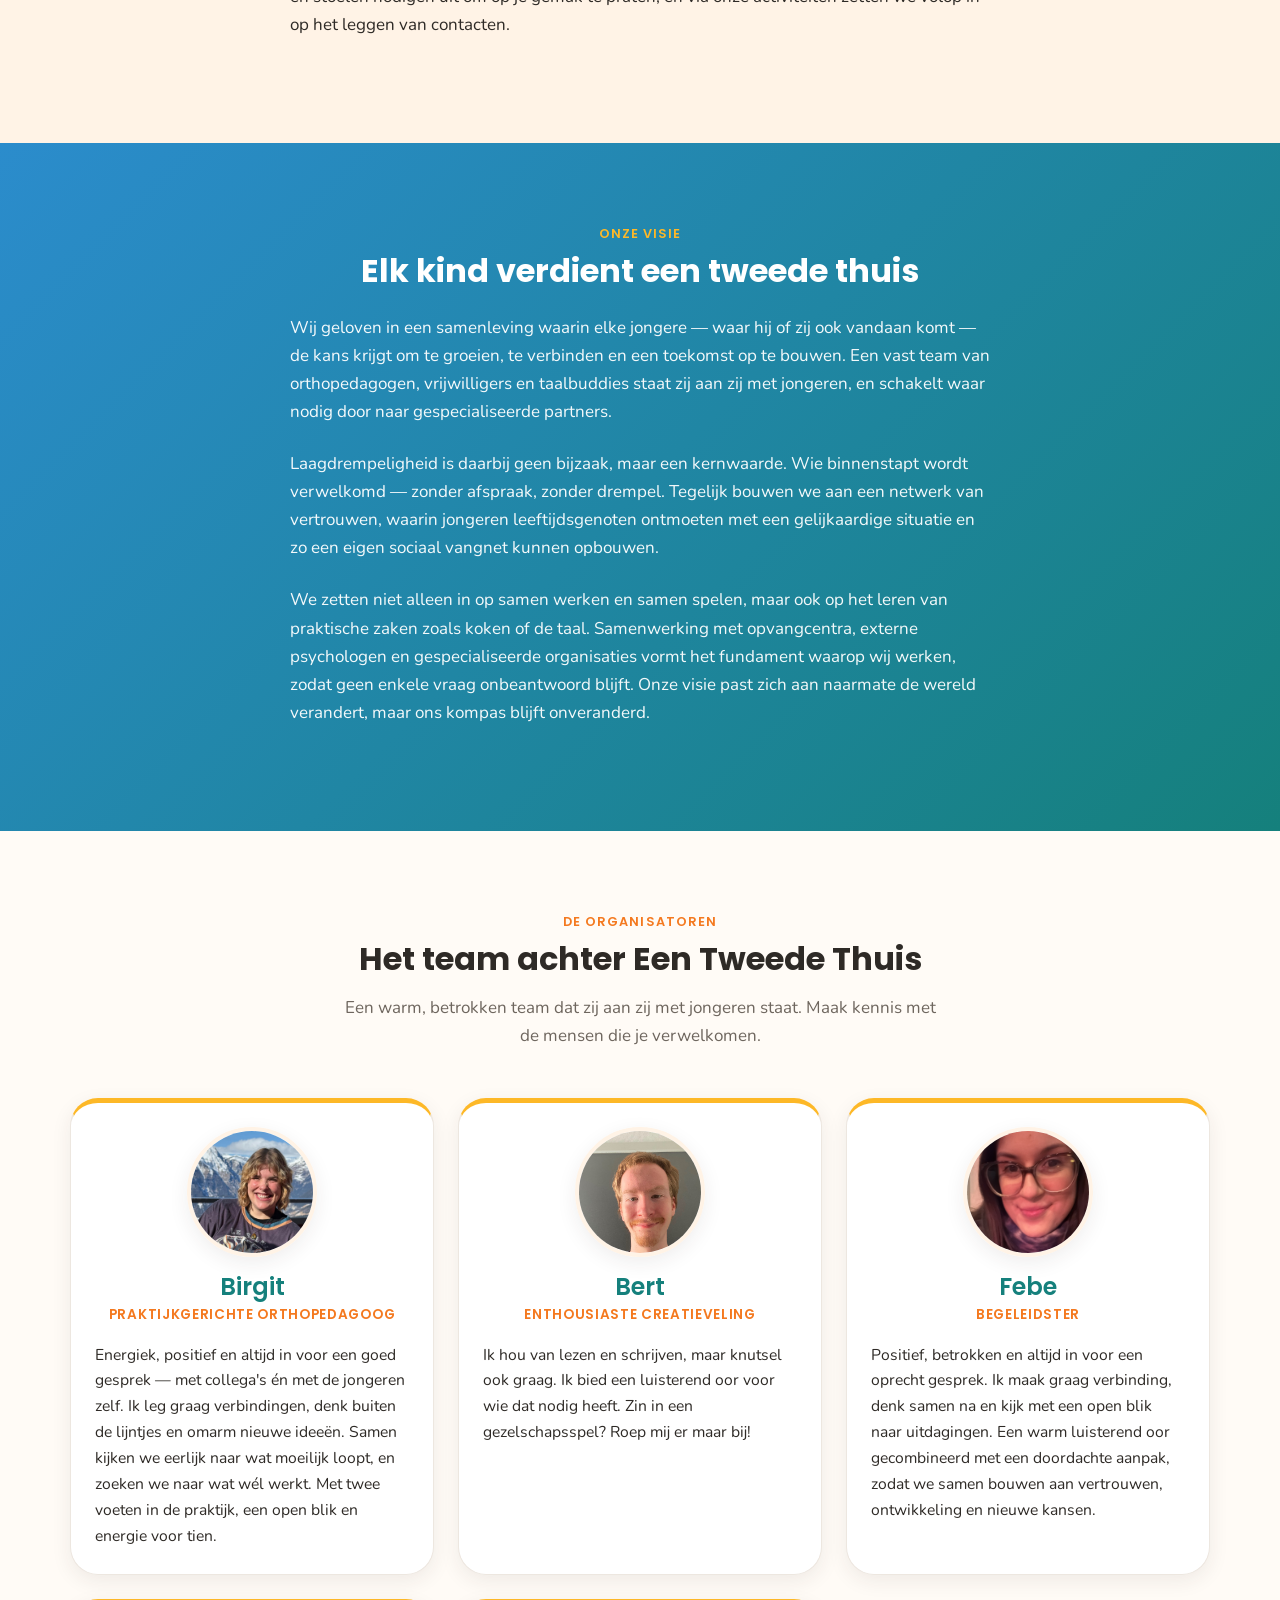
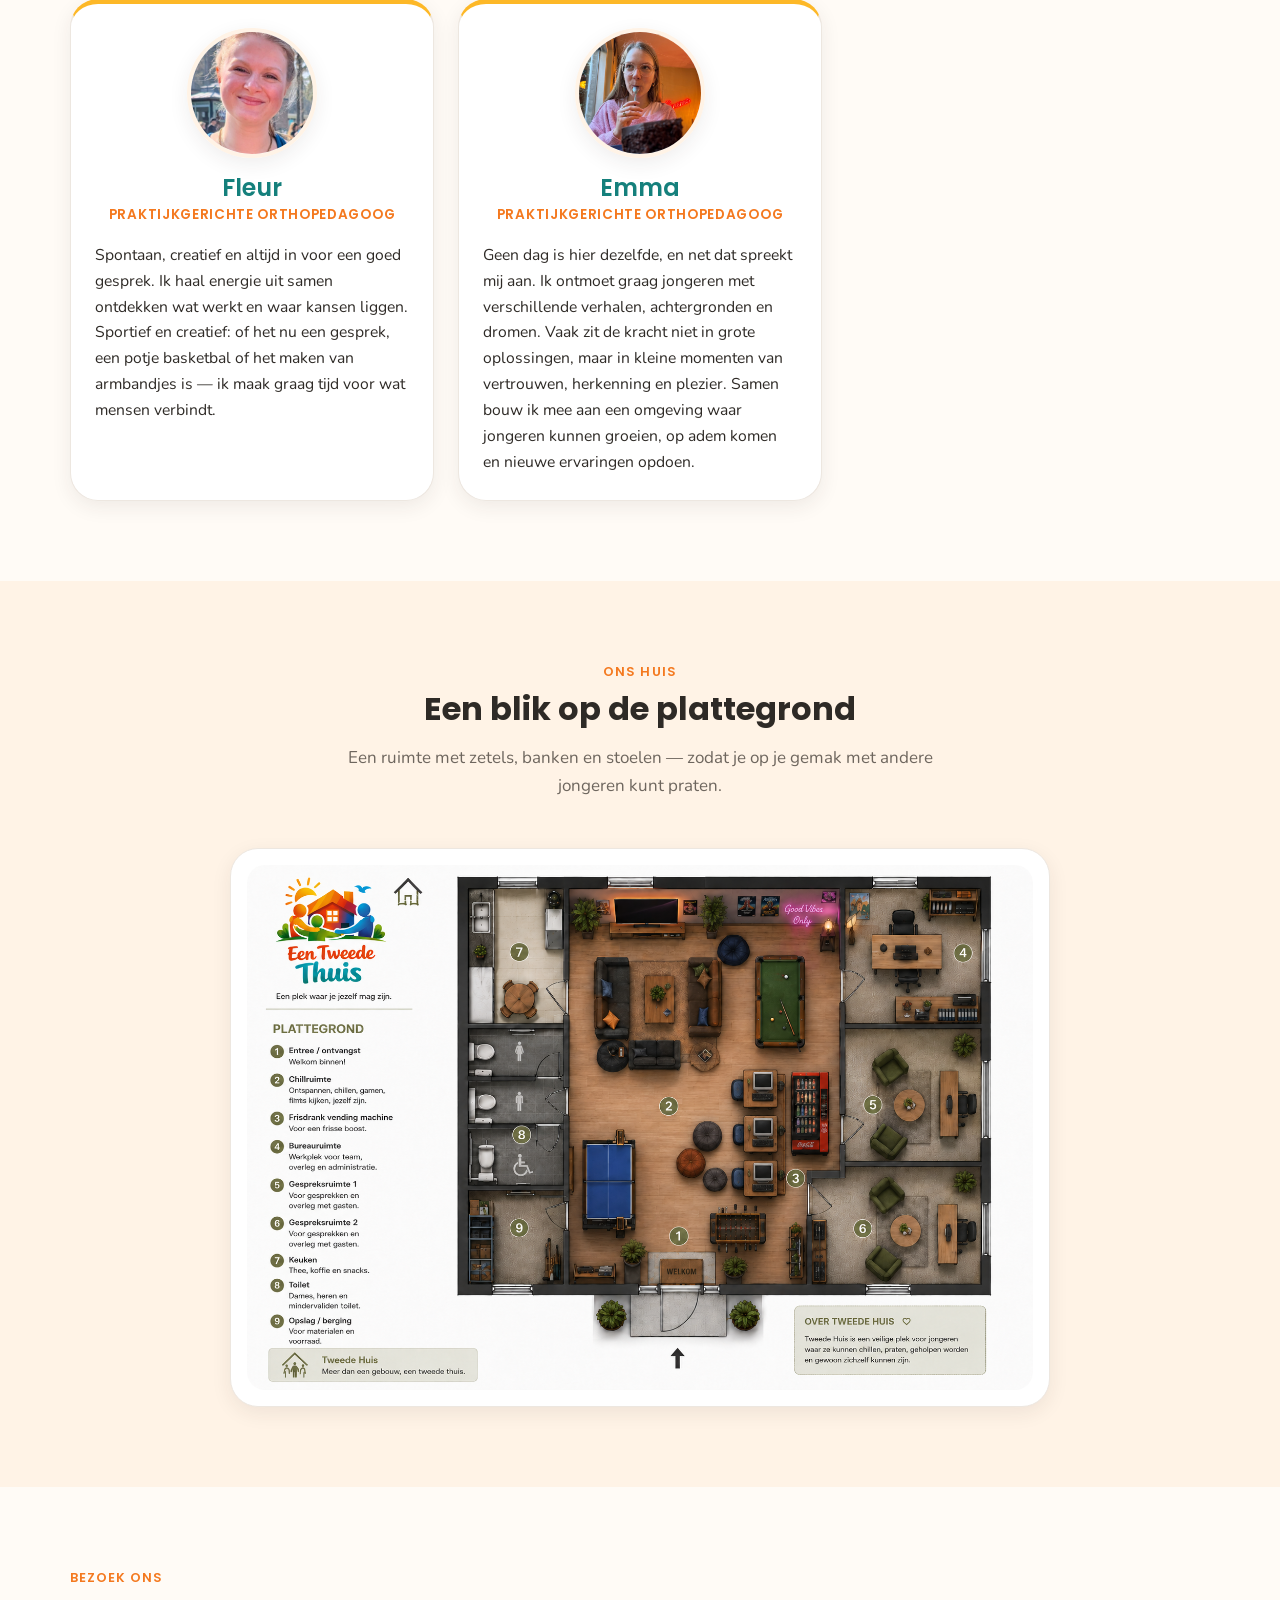
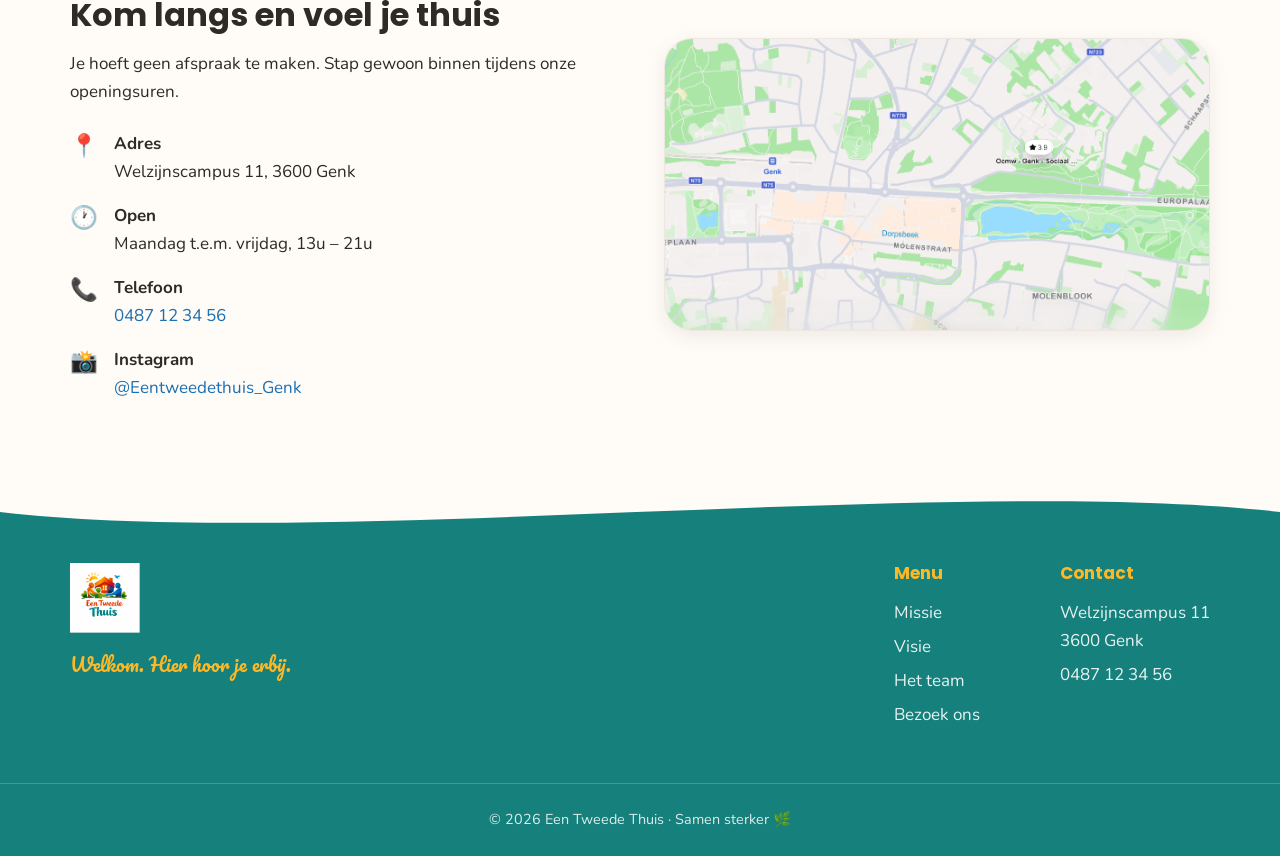
==== commit 374e4980: "Tekst: niet-begeleide minderjarige vluchtelingen in feiten-kaart Co-Authored-By: Claude Opus 4.8 <no" ====
--- a/index.html
+++ b/index.html
@@ -74,7 +74,7 @@
       <div class="fact card">
         <span class="fact-icon">🧒</span>
         <strong>12 – 23 jaar</strong>
-        <span>niet-begeleide minderjarigen</span>
+        <span>niet-begeleide minderjarige vluchtelingen</span>
       </div>
       <div class="fact card">
         <span class="fact-icon">🚪</span>
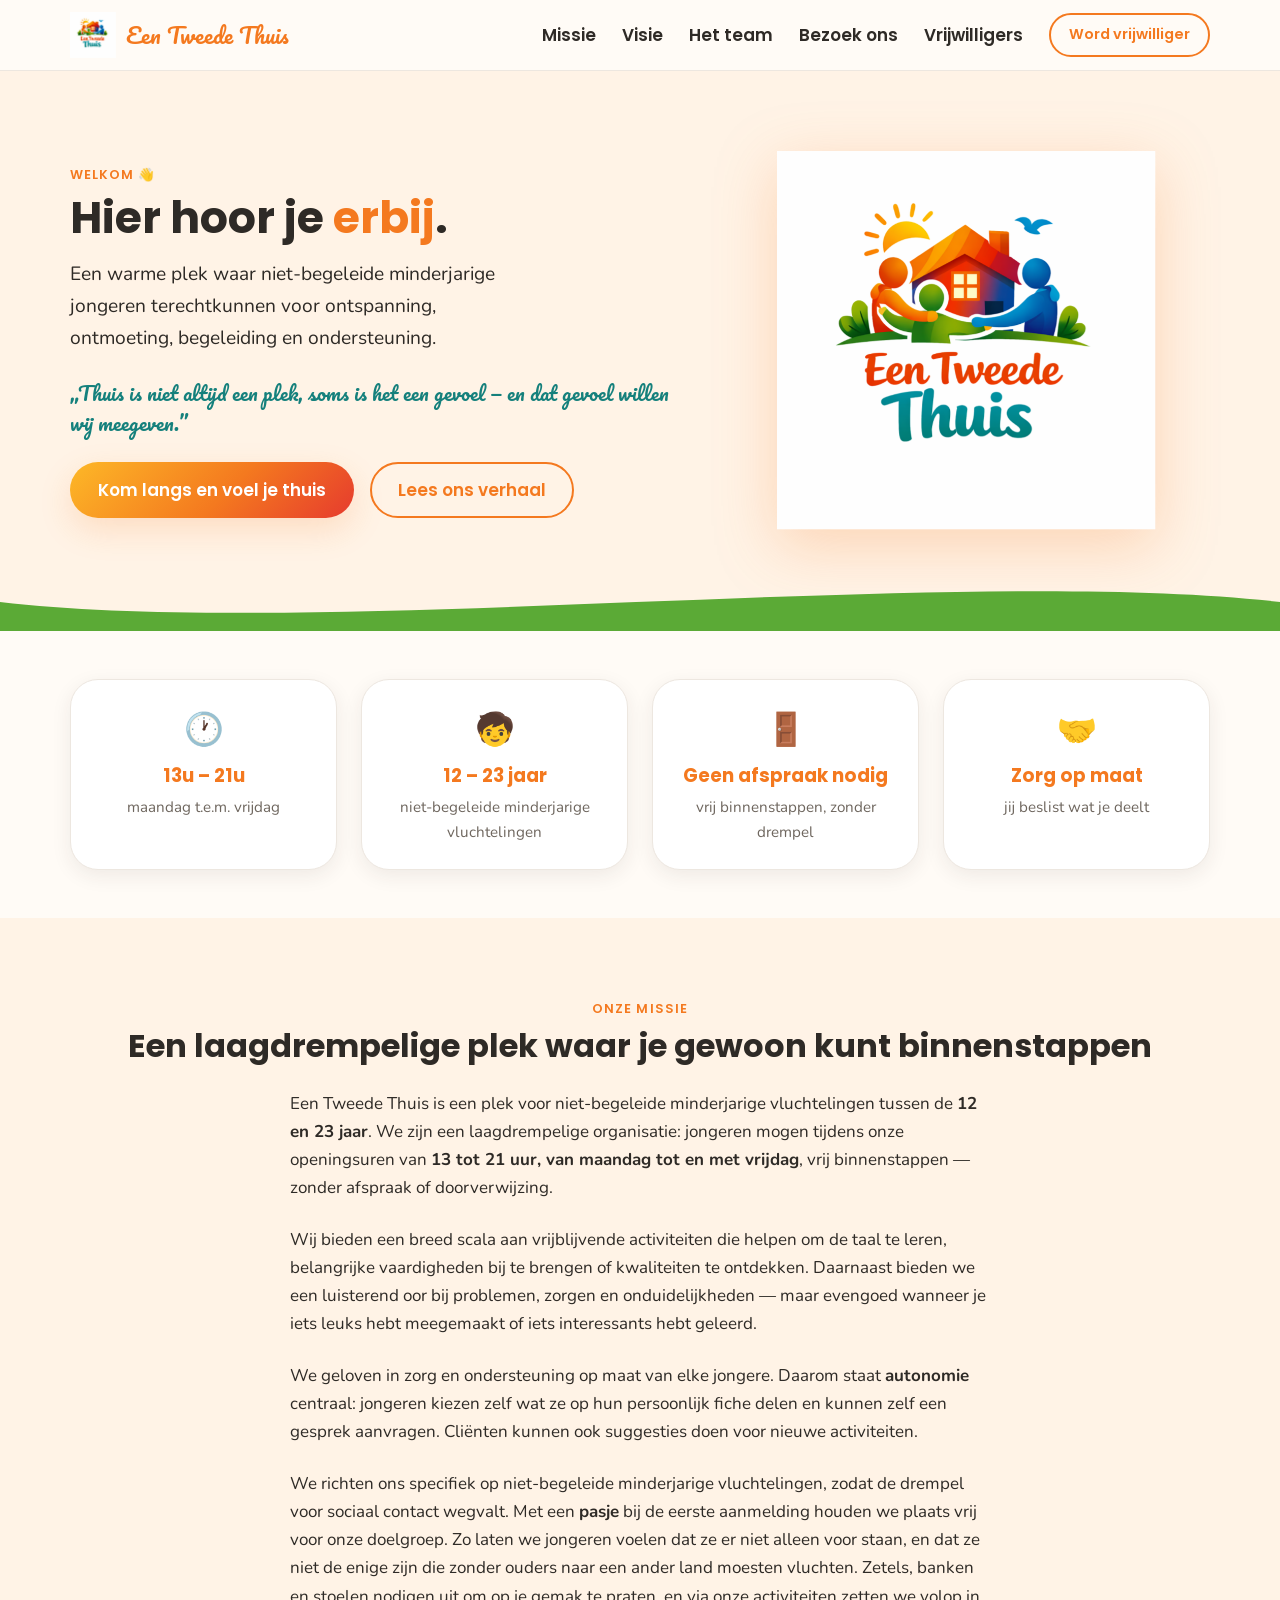
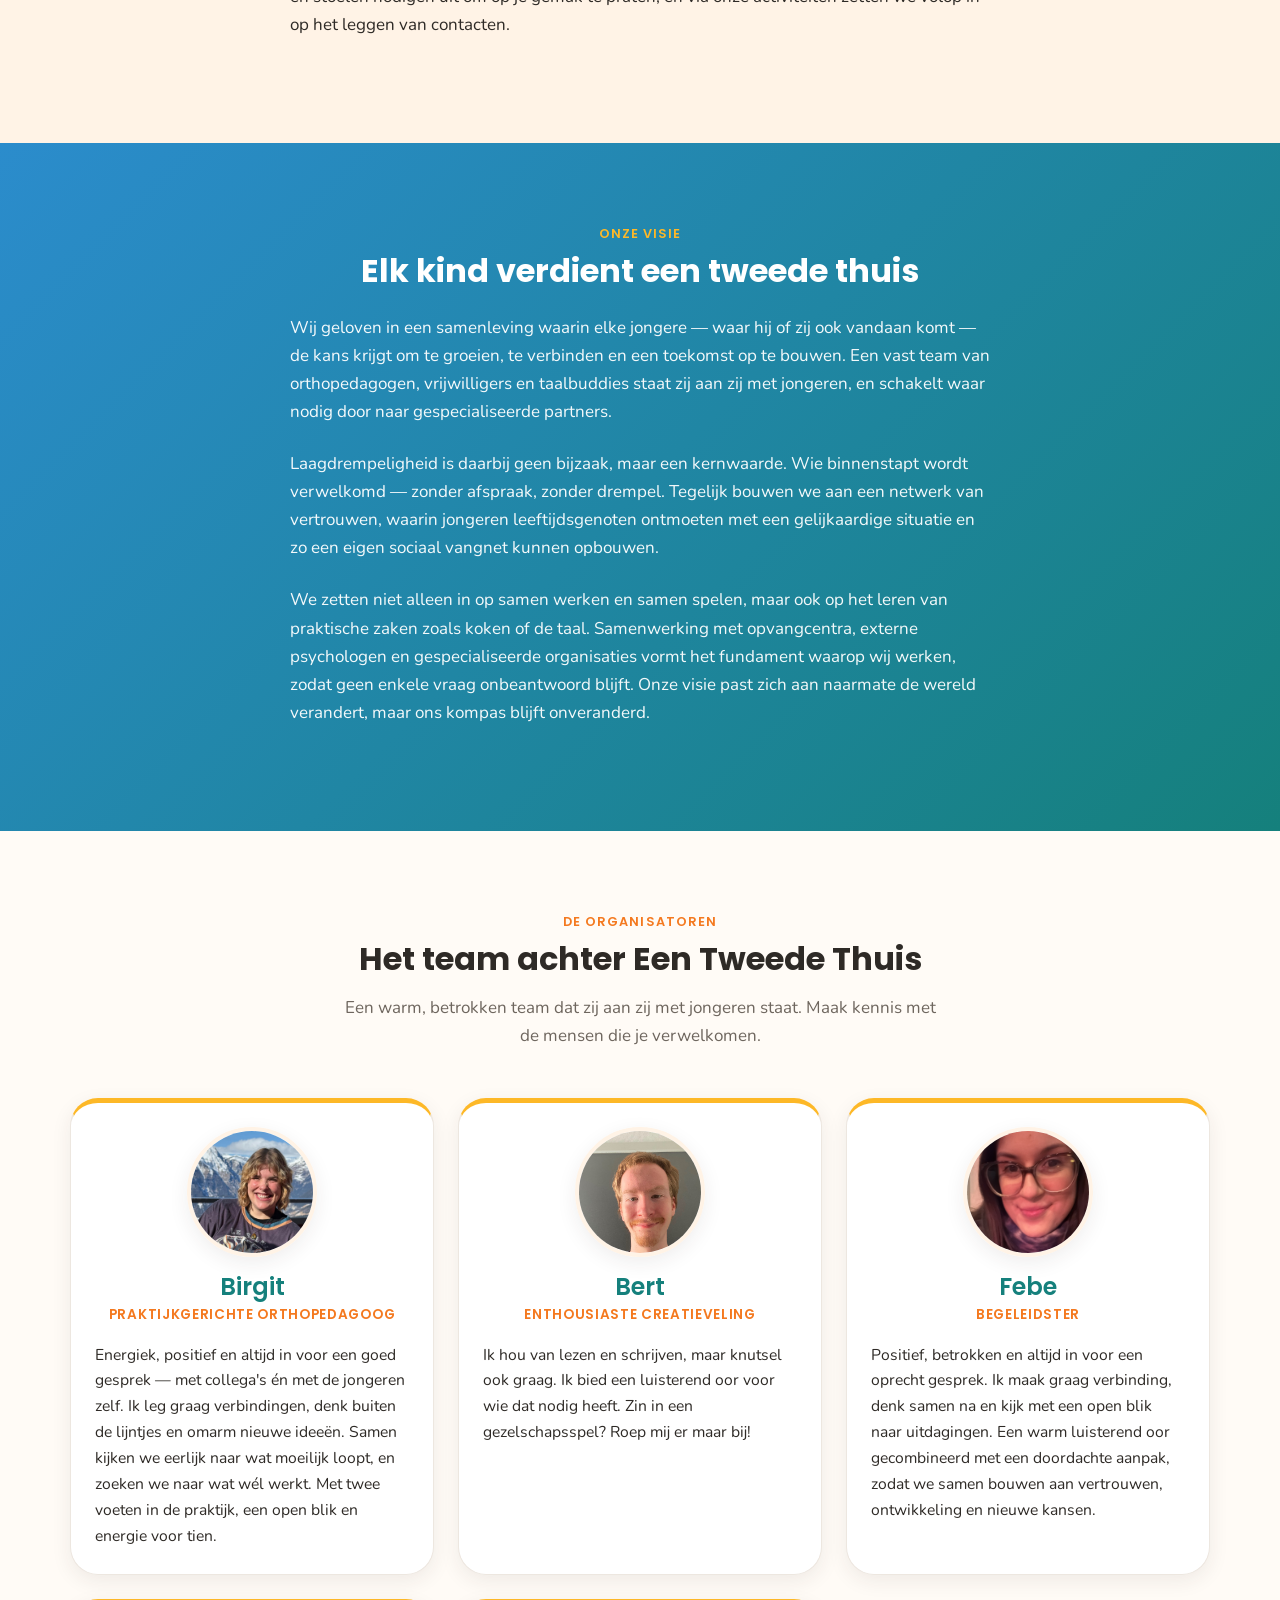
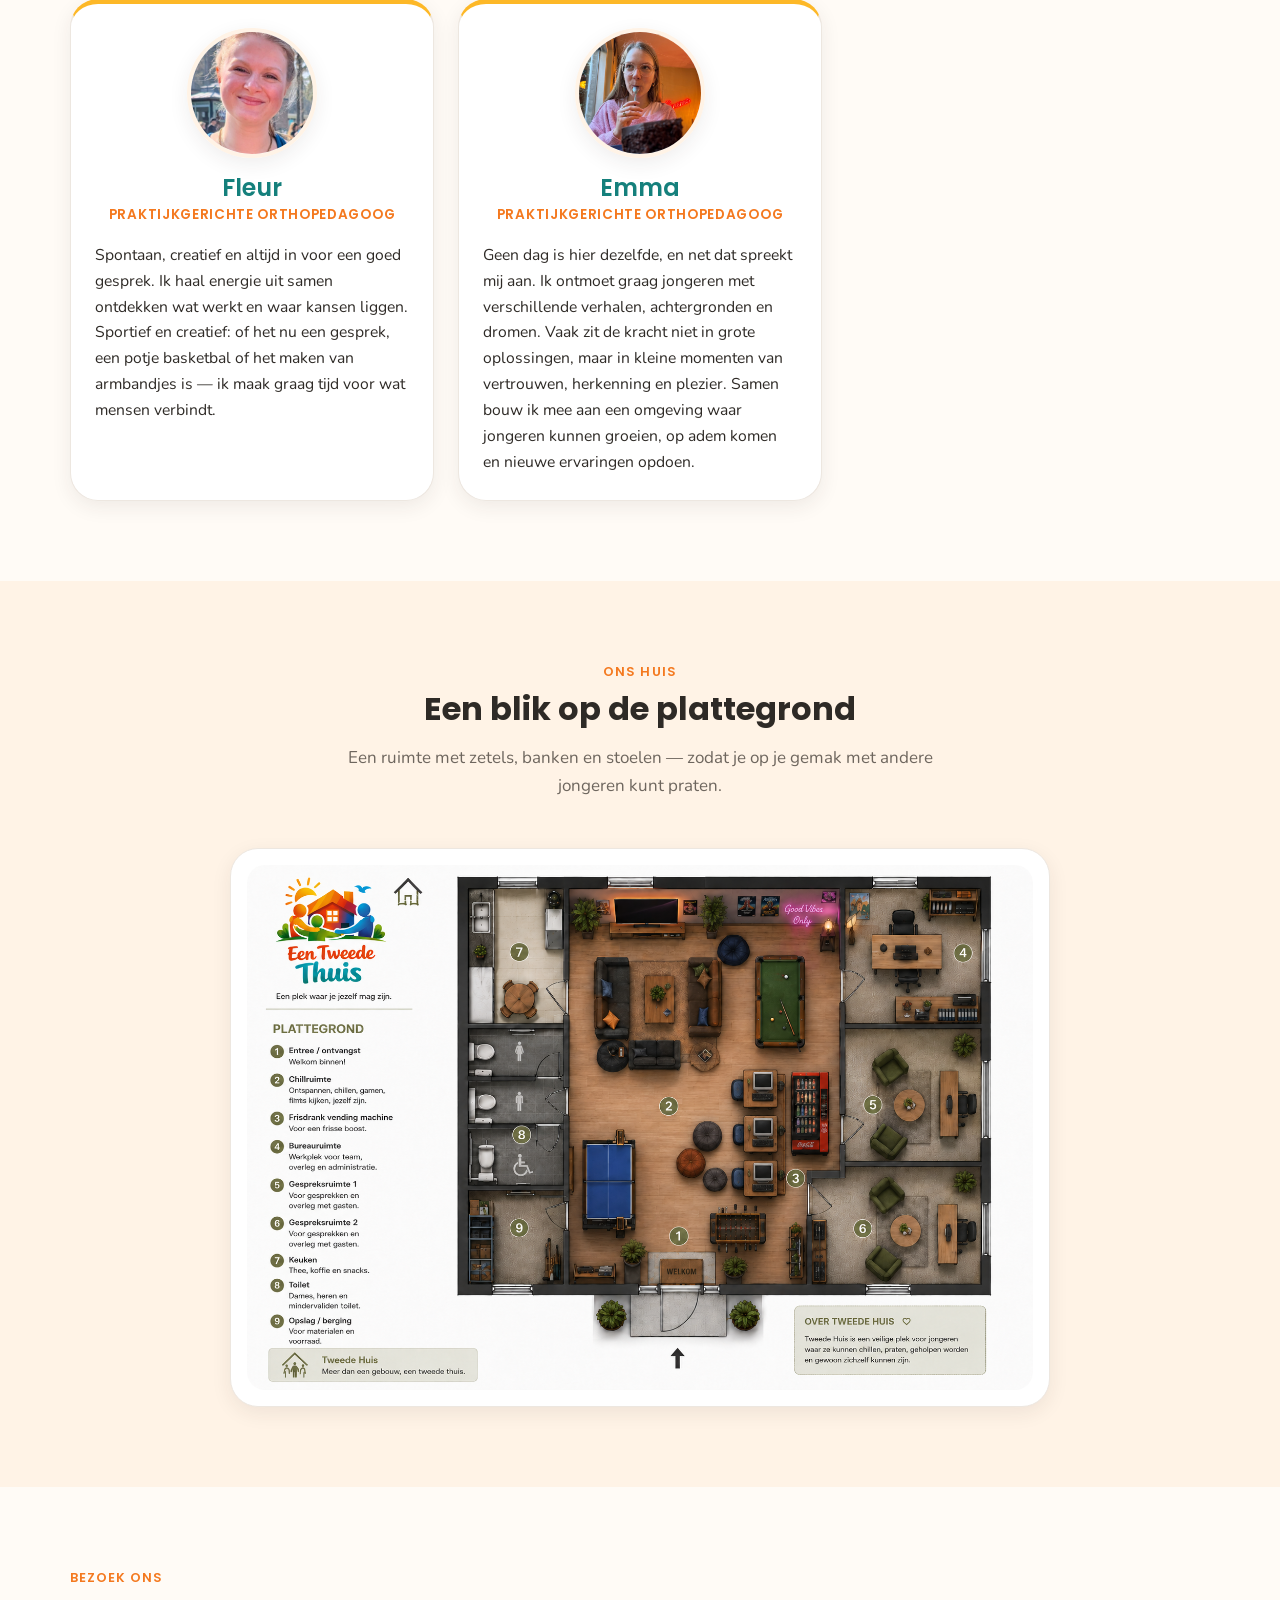
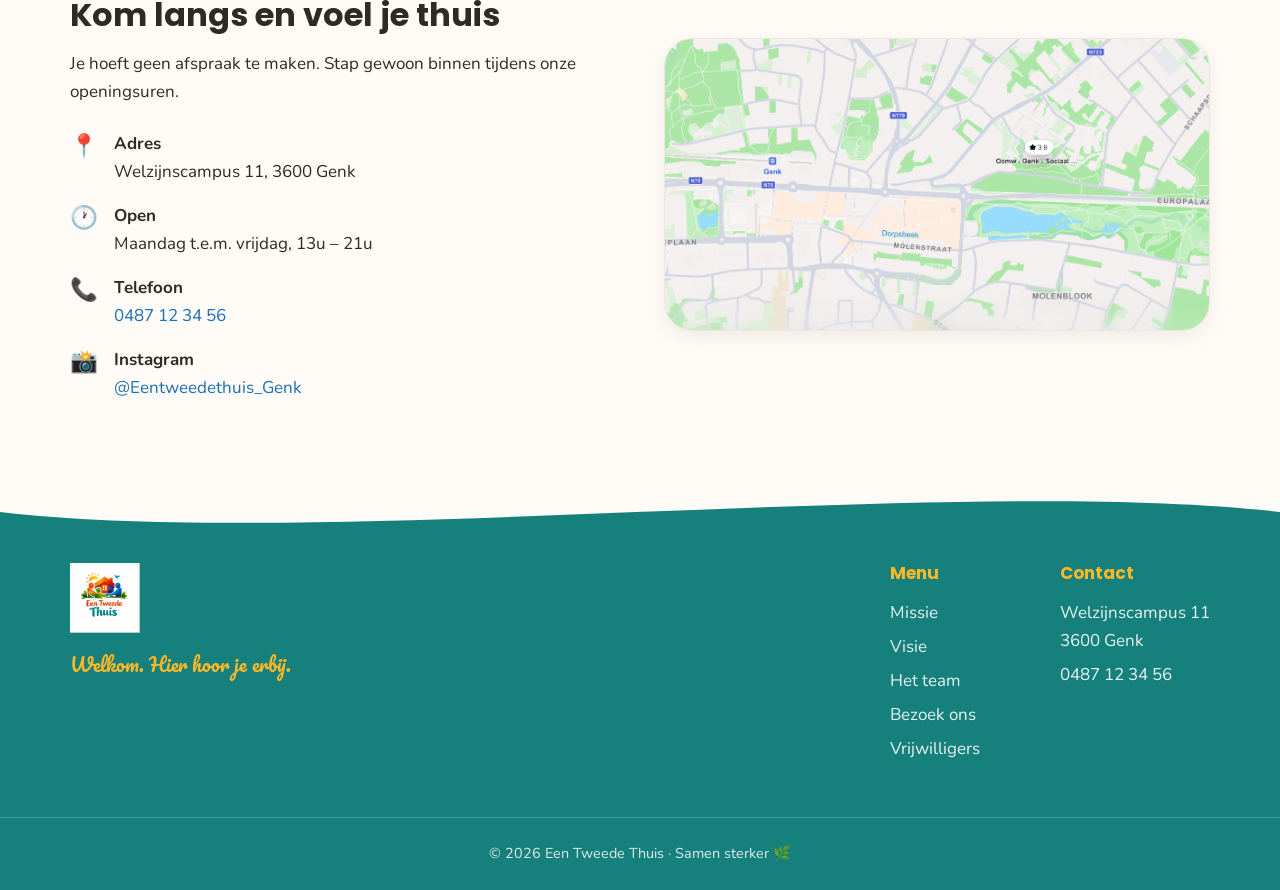
==== commit 148f3386: "Vrijwilligerspagina met aanmeldformulier (Netlify Forms) Nieuwe pagina vrijwilligers.html: uitleg in" ====
--- a/index.html
+++ b/index.html
@@ -28,7 +28,8 @@
         <a href="#visie">Visie</a>
         <a href="#team">Het team</a>
         <a href="#bezoek">Bezoek ons</a>
-        <a class="btn-outline btn-sm" href="#bezoek">Kom langs</a>
+        <a href="vrijwilligers.html">Vrijwilligers</a>
+        <a class="btn-outline btn-sm" href="vrijwilligers.html">Word vrijwilliger</a>
       </nav>
       <button class="nav-toggle" aria-label="Menu openen" aria-expanded="false">
         <span></span><span></span><span></span>
@@ -298,6 +299,7 @@
           <a href="#visie">Visie</a>
           <a href="#team">Het team</a>
           <a href="#bezoek">Bezoek ons</a>
+          <a href="vrijwilligers.html">Vrijwilligers</a>
         </div>
         <div>
           <h4>Contact</h4>
--- a/assets/css/style.css
+++ b/assets/css/style.css
@@ -482,3 +482,135 @@
 @media (max-width: 540px) {
   .team-grid, .facts-grid { grid-template-columns: 1fr; }
 }
+
+/* ===================================================================
+   Vrijwilligerspagina
+   =================================================================== */
+
+/* Sub-hero (zonder beeldkolom) */
+.hero-sub { padding-bottom: calc(var(--space-xl) + 20px); }
+.hero-sub .lead { max-width: 60ch; }
+.hero-sub .hero-actions { margin-top: var(--space-md); }
+
+/* Stappen */
+.steps {
+  list-style: none;
+  display: grid;
+  grid-template-columns: repeat(4, 1fr);
+  gap: var(--space-md);
+  margin-top: var(--space-md);
+}
+.step { position: relative; padding-top: calc(var(--space-md) + 18px); }
+.step-num {
+  position: absolute;
+  top: -22px; left: var(--space-md);
+  width: 46px; height: 46px;
+  display: flex; align-items: center; justify-content: center;
+  background: var(--gradient-warm);
+  color: #fff;
+  font-family: var(--font-heading);
+  font-weight: 700;
+  font-size: 1.2rem;
+  border-radius: var(--radius-pill);
+  box-shadow: var(--shadow-lift);
+}
+.step h3 { color: var(--color-secondary); margin-bottom: 6px; }
+.step p { color: var(--color-text); font-size: 0.98rem; }
+
+/* Soorten vrijwilligers */
+.vol-grid {
+  display: grid;
+  grid-template-columns: repeat(3, 1fr);
+  gap: var(--space-md);
+  margin-top: var(--space-sm);
+}
+.vol { text-align: center; }
+.vol-icon { font-size: 2.4rem; display: block; margin-bottom: var(--space-xs); }
+.vol h3 { color: var(--color-secondary); margin-bottom: 6px; overflow-wrap: break-word; }
+.step h3, .vol h3 { overflow-wrap: break-word; }
+.vol p { color: var(--color-text); font-size: 0.98rem; }
+
+/* Formulier */
+.form-wrap { max-width: 760px; }
+.vol-form { margin-top: var(--space-md); padding: var(--space-lg); }
+.form-row {
+  display: grid;
+  grid-template-columns: 1fr 1fr;
+  gap: var(--space-md);
+}
+.field { margin-bottom: var(--space-md); display: flex; flex-direction: column; }
+.field label {
+  font-family: var(--font-heading);
+  font-weight: 600;
+  font-size: 0.95rem;
+  margin-bottom: 6px;
+  color: var(--color-text);
+}
+.field input,
+.field select,
+.field textarea {
+  font-family: var(--font-body);
+  font-size: 1rem;
+  color: var(--color-text);
+  background: var(--color-bg);
+  border: 2px solid var(--color-border);
+  border-radius: var(--radius-md);
+  padding: 12px 14px;
+  width: 100%;
+  transition: border-color .2s ease, box-shadow .2s ease;
+}
+.field textarea { resize: vertical; }
+.field input:focus,
+.field select:focus,
+.field textarea:focus {
+  outline: none;
+  border-color: var(--color-primary);
+  box-shadow: 0 0 0 4px rgba(244, 121, 31, 0.15);
+}
+
+.checkbox-grid {
+  display: flex;
+  flex-wrap: wrap;
+  gap: 10px var(--space-md);
+}
+.check {
+  display: flex;
+  align-items: center;
+  gap: 8px;
+  font-family: var(--font-body);
+  font-weight: 400;
+  font-size: 1rem;
+  cursor: pointer;
+}
+.check input { width: auto; accent-color: var(--color-primary); transform: scale(1.2); }
+.consent {
+  margin: var(--space-sm) 0 var(--space-md);
+  font-size: 0.95rem;
+  align-items: flex-start;
+  line-height: 1.4;
+}
+.consent input { margin-top: 3px; }
+.form-submit { width: 100%; font-size: 1.05rem; }
+
+/* Netlify honeypot — verborgen voor gebruikers */
+.hp-field { position: absolute; left: -5000px; }
+
+/* Bedankpagina */
+.thanks { text-align: center; }
+.thanks .lead, .thanks .hero-actions { margin-inline: auto; }
+.thanks .hero-actions { justify-content: center; }
+.thanks-logo {
+  width: 120px;
+  margin: 0 auto var(--space-sm);
+  filter: drop-shadow(0 12px 24px rgba(244,121,31,0.25));
+}
+
+@media (max-width: 900px) {
+  .steps { grid-template-columns: repeat(2, 1fr); }
+  .vol-grid { grid-template-columns: repeat(2, 1fr); }
+}
+
+@media (max-width: 640px) {
+  .steps, .vol-grid, .form-row { grid-template-columns: 1fr; }
+  .vol-form { padding: var(--space-md); }
+}
